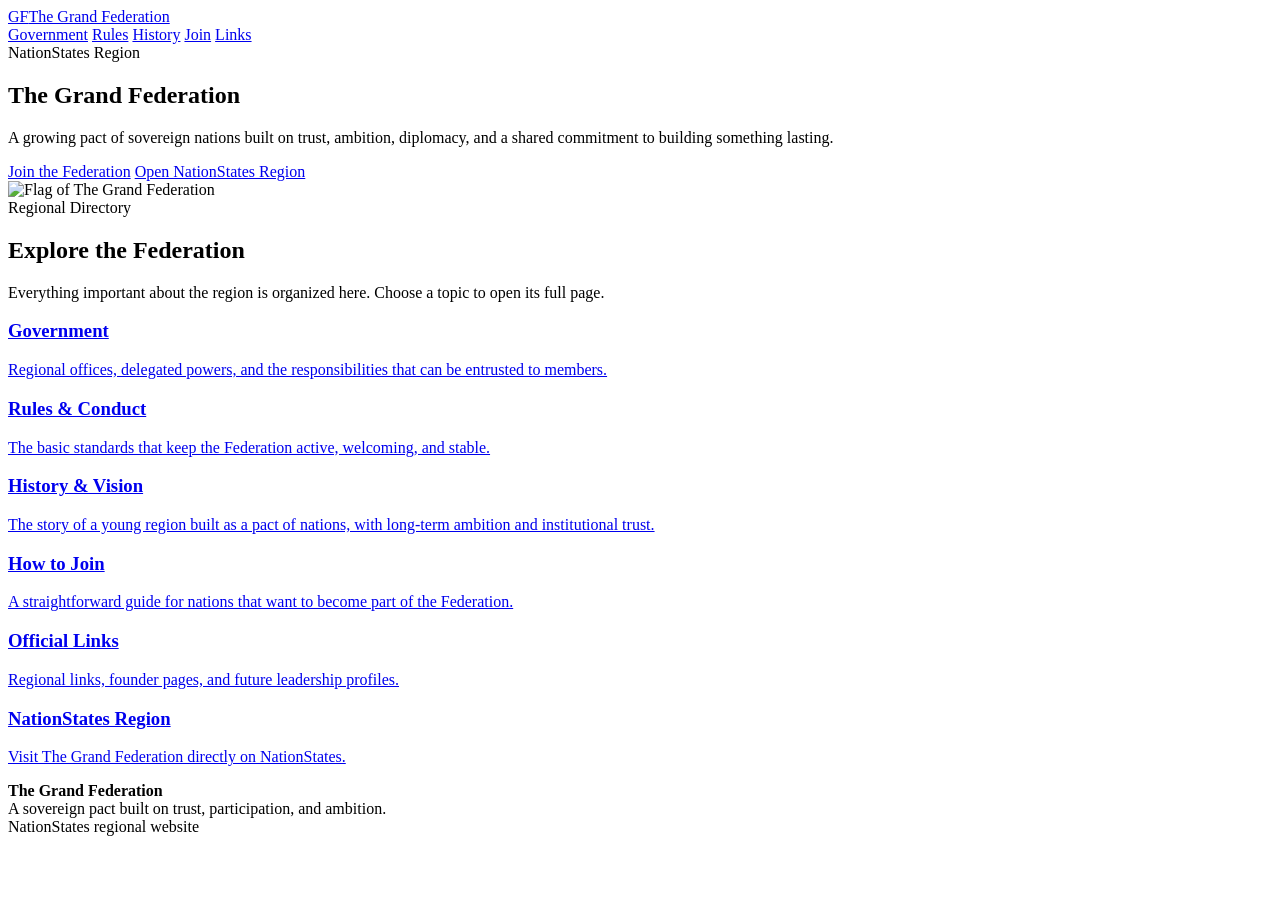
==== index.html @ c98bc68b "Add federation homepage" ====
<!doctype html>
<html lang="en">
<head>
<meta charset="utf-8"><meta name="viewport" content="width=device-width,initial-scale=1">
<title>The Grand Federation</title><link rel="stylesheet" href="styles.css">
</head>
<body>

<header class="site-header">
  <div class="nav-wrap">
    <a class="brand" href="index.html"><span class="brand-mark">GF</span><span>The Grand Federation</span></a>
    <nav>
      <a href="government.html">Government</a>
      <a href="rules.html">Rules</a>
      <a href="history.html">History</a>
      <a href="join.html">Join</a>
      <a href="links.html">Links</a>
    </nav>
  </div>
</header>

<section class="hero">
  <div class="hero-inner">
    <div>
      <span class="eyebrow">NationStates Region</span>
      <h1>The Grand Federation</h1>
      <p>A growing pact of sovereign nations built on trust, ambition, diplomacy, and a shared commitment to building something lasting.</p>
      <div class="hero-actions">
        <a class="btn primary" href="join.html">Join the Federation</a>
        <a class="btn secondary" href="https://www.nationstates.net/region=the_grand_federation" target="_blank">Open NationStates Region</a>
      </div>
    </div>
    <div class="flag-card"><img src="assets/flag.png" alt="Flag of The Grand Federation"></div>
  </div>
</section>

<section class="section">
  <div class="section-intro">
    <div class="kicker">Regional Directory</div>
    <h2>Explore the Federation</h2>
    <p>Everything important about the region is organized here. Choose a topic to open its full page.</p>
  </div>
  <div class="grid">
    <a class="card" href="government.html"><h3>Government</h3><p>Regional offices, delegated powers, and the responsibilities that can be entrusted to members.</p></a>
    <a class="card" href="rules.html"><h3>Rules & Conduct</h3><p>The basic standards that keep the Federation active, welcoming, and stable.</p></a>
    <a class="card" href="history.html"><h3>History & Vision</h3><p>The story of a young region built as a pact of nations, with long-term ambition and institutional trust.</p></a>
    <a class="card" href="join.html"><h3>How to Join</h3><p>A straightforward guide for nations that want to become part of the Federation.</p></a>
    <a class="card" href="links.html"><h3>Official Links</h3><p>Regional links, founder pages, and future leadership profiles.</p></a>
    <a class="card" href="https://www.nationstates.net/region=the_grand_federation" target="_blank"><h3>NationStates Region</h3><p>Visit The Grand Federation directly on NationStates.</p></a>
  </div>
</section>

<footer>
  <div class="footer-inner">
    <div><strong>The Grand Federation</strong><div class="small">A sovereign pact built on trust, participation, and ambition.</div></div>
    <div class="small">NationStates regional website</div>
  </div>
</footer>

</body></html>
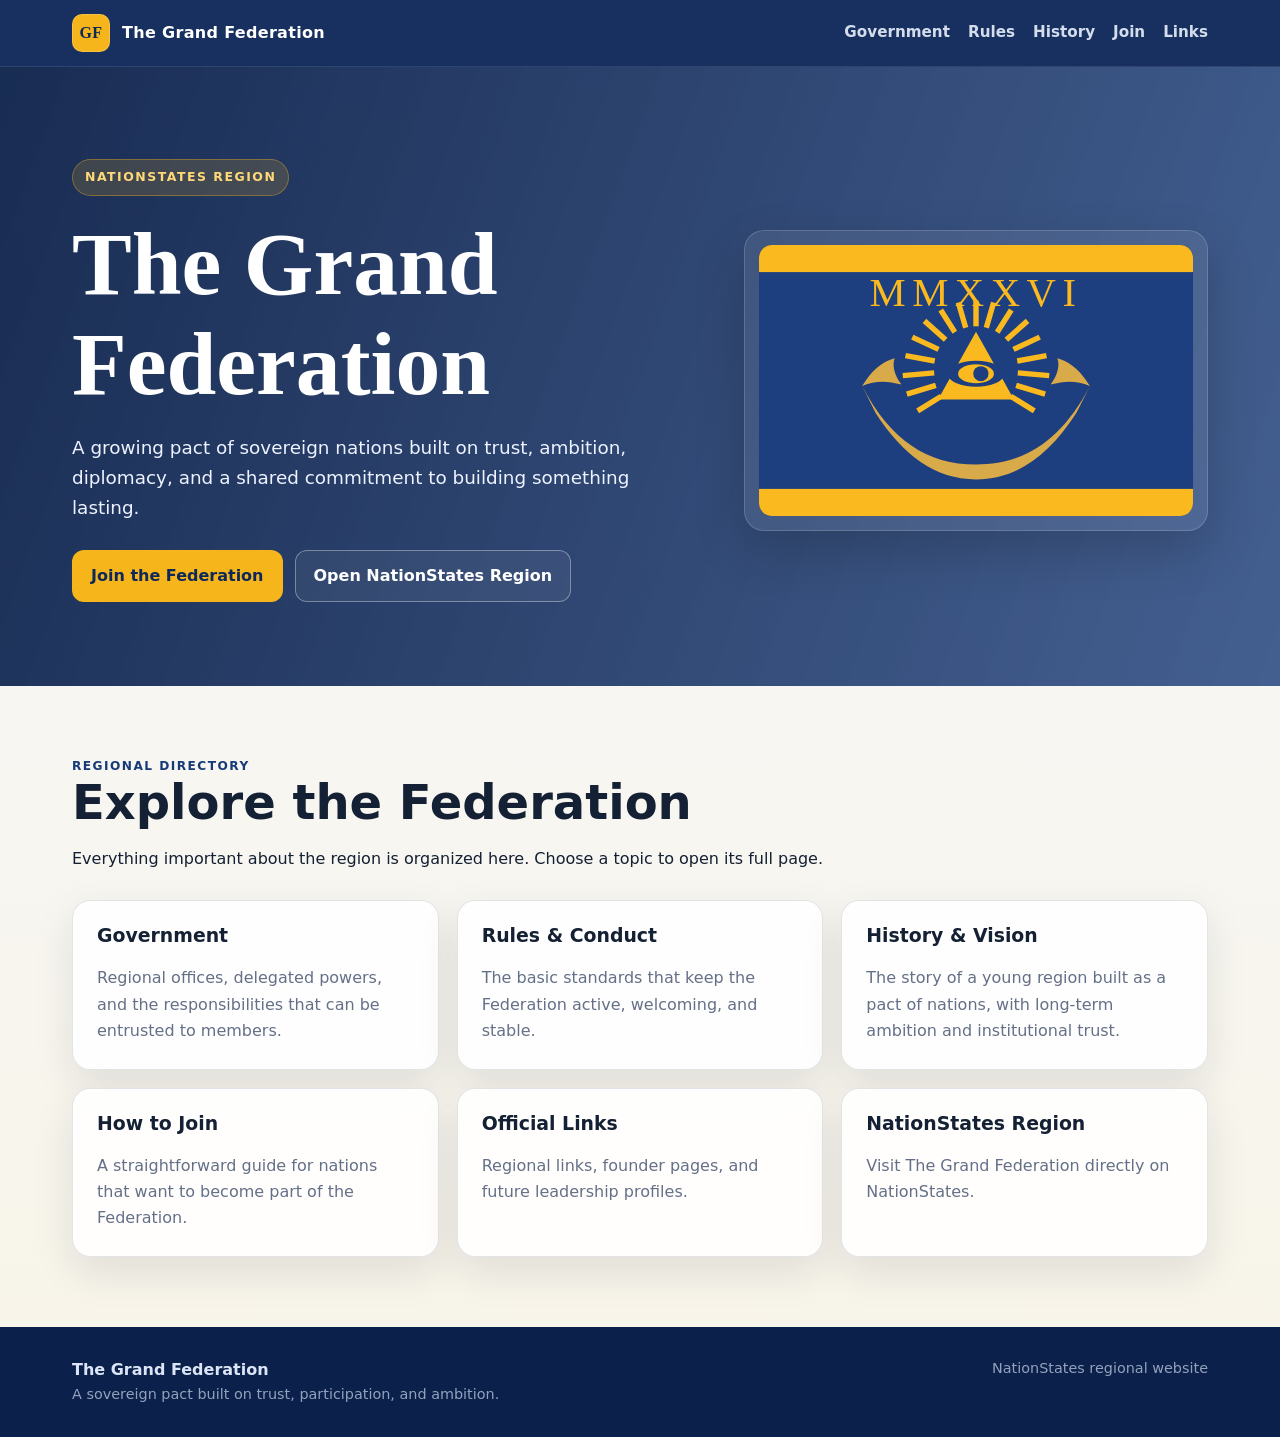
==== commit a66dff83: "Use repository flag artwork" ====
--- a/index.html
+++ b/index.html
@@ -30,7 +30,7 @@
         <a class="btn secondary" href="https://www.nationstates.net/region=the_grand_federation" target="_blank">Open NationStates Region</a>
       </div>
     </div>
-    <div class="flag-card"><img src="assets/flag.png" alt="Flag of The Grand Federation"></div>
+    <div class="flag-card"><img src="assets/flag.svg" alt="Flag of The Grand Federation"></div>
   </div>
 </section>
 
--- a/styles.css
+++ b/styles.css
@@ -0,0 +1,117 @@
+:root{
+  --navy:#173a78;
+  --navy-dark:#0e2859;
+  --gold:#f5b51b;
+  --gold-soft:#d9aa4c;
+  --paper:#f7f4ea;
+  --ink:#142033;
+  --muted:#647087;
+  --white:#ffffff;
+  --line:rgba(20,32,51,.12);
+  --shadow:0 16px 40px rgba(20,32,51,.10);
+}
+*{box-sizing:border-box}
+html{scroll-behavior:smooth}
+body{
+  margin:0;
+  font-family:Inter,ui-sans-serif,system-ui,-apple-system,BlinkMacSystemFont,"Segoe UI",sans-serif;
+  background:linear-gradient(180deg,#f6f8fc 0%,#f8f4e8 100%);
+  color:var(--ink);
+  line-height:1.65;
+}
+a{color:inherit}
+.site-header{
+  position:sticky;top:0;z-index:20;
+  background:rgba(14,40,89,.96);
+  border-bottom:1px solid rgba(255,255,255,.1);
+  backdrop-filter:blur(14px);
+}
+.nav-wrap{
+  max-width:1180px;margin:auto;padding:14px 22px;
+  display:flex;align-items:center;justify-content:space-between;gap:20px;
+}
+.brand{
+  display:flex;align-items:center;gap:12px;text-decoration:none;color:white;font-weight:800;letter-spacing:.02em
+}
+.brand-mark{
+  width:38px;height:38px;border-radius:10px;border:1px solid rgba(255,255,255,.18);
+  background:var(--gold);display:grid;place-items:center;color:var(--navy-dark);font-family:Georgia,serif;font-weight:900
+}
+nav{display:flex;gap:18px;flex-wrap:wrap}
+nav a{
+  color:#eef4ff;text-decoration:none;font-size:.95rem;font-weight:600;opacity:.88
+}
+nav a:hover{opacity:1;color:#ffd66a}
+.hero{
+  background:
+    linear-gradient(110deg,rgba(8,29,70,.93),rgba(23,58,120,.80)),
+    url('assets/flag.png') center/cover no-repeat;
+  color:white;
+}
+.hero-inner{
+  max-width:1180px;margin:auto;padding:92px 22px 84px;
+  display:grid;grid-template-columns:1.15fr .85fr;gap:44px;align-items:center
+}
+.eyebrow{
+  display:inline-block;padding:7px 12px;border-radius:999px;background:rgba(245,181,27,.16);
+  border:1px solid rgba(245,181,27,.36);color:#ffd978;font-size:.78rem;font-weight:800;letter-spacing:.12em;text-transform:uppercase
+}
+h1,h2,h3{line-height:1.12;margin-top:0}
+h1{font-family:Georgia,serif;font-size:clamp(3rem,7vw,5.7rem);margin:18px 0 18px}
+h2{font-size:clamp(2rem,4vw,3rem);margin-bottom:14px}
+h3{font-size:1.18rem}
+.hero p{font-size:1.15rem;max-width:720px;color:#edf2ff}
+.hero-actions{display:flex;gap:12px;flex-wrap:wrap;margin-top:26px}
+.btn{
+  display:inline-flex;align-items:center;justify-content:center;padding:12px 18px;border-radius:12px;
+  text-decoration:none;font-weight:800;border:1px solid transparent;transition:.18s ease
+}
+.btn.primary{background:var(--gold);color:var(--navy-dark)}
+.btn.secondary{border-color:rgba(255,255,255,.35);color:white;background:rgba(255,255,255,.06)}
+.btn:hover{transform:translateY(-1px)}
+.flag-card{
+  background:rgba(255,255,255,.08);padding:14px;border-radius:20px;border:1px solid rgba(255,255,255,.16);box-shadow:0 20px 50px rgba(0,0,0,.18)
+}
+.flag-card img{width:100%;display:block;border-radius:13px}
+.section{max-width:1180px;margin:auto;padding:70px 22px}
+.section-intro{max-width:760px;margin-bottom:28px}
+.kicker{color:var(--navy);font-weight:900;text-transform:uppercase;letter-spacing:.12em;font-size:.76rem}
+.grid{display:grid;grid-template-columns:repeat(3,1fr);gap:18px}
+.card{
+  background:rgba(255,255,255,.9);border:1px solid var(--line);border-radius:18px;padding:24px;
+  box-shadow:var(--shadow);text-decoration:none;transition:.18s ease
+}
+.card:hover{transform:translateY(-3px);border-color:rgba(23,58,120,.28)}
+.card p{color:var(--muted);margin-bottom:0}
+.page-hero{
+  background:linear-gradient(120deg,var(--navy-dark),var(--navy));color:white
+}
+.page-hero .inner{max-width:1180px;margin:auto;padding:66px 22px 52px}
+.page-hero p{max-width:760px;color:#e9effb}
+.content{max-width:900px;margin:auto;padding:56px 22px 80px}
+.content h2{margin-top:42px;color:var(--navy-dark)}
+.role-grid{display:grid;grid-template-columns:repeat(2,1fr);gap:16px;margin:22px 0}
+.role{
+  background:white;border:1px solid var(--line);border-radius:16px;padding:20px
+}
+.role strong{display:block;color:var(--navy);margin-bottom:6px}
+.note{
+  border-left:4px solid var(--gold);background:#fff9e8;padding:16px 18px;border-radius:10px;margin:22px 0
+}
+.rules{padding-left:20px}
+.rules li{margin:10px 0}
+.link-list{display:grid;gap:12px;margin-top:18px}
+.link-box{
+  display:flex;justify-content:space-between;gap:20px;align-items:center;
+  background:white;border:1px solid var(--line);border-radius:14px;padding:16px 18px;text-decoration:none
+}
+.link-box:hover{border-color:rgba(23,58,120,.3)}
+footer{background:#0b214b;color:#dce5f6}
+.footer-inner{max-width:1180px;margin:auto;padding:30px 22px;display:flex;justify-content:space-between;gap:20px;flex-wrap:wrap}
+.small{font-size:.9rem;color:#93a2bc}
+@media (max-width:860px){
+  .hero-inner{grid-template-columns:1fr}
+  .grid{grid-template-columns:1fr}
+  .role-grid{grid-template-columns:1fr}
+  nav{display:none}
+}
